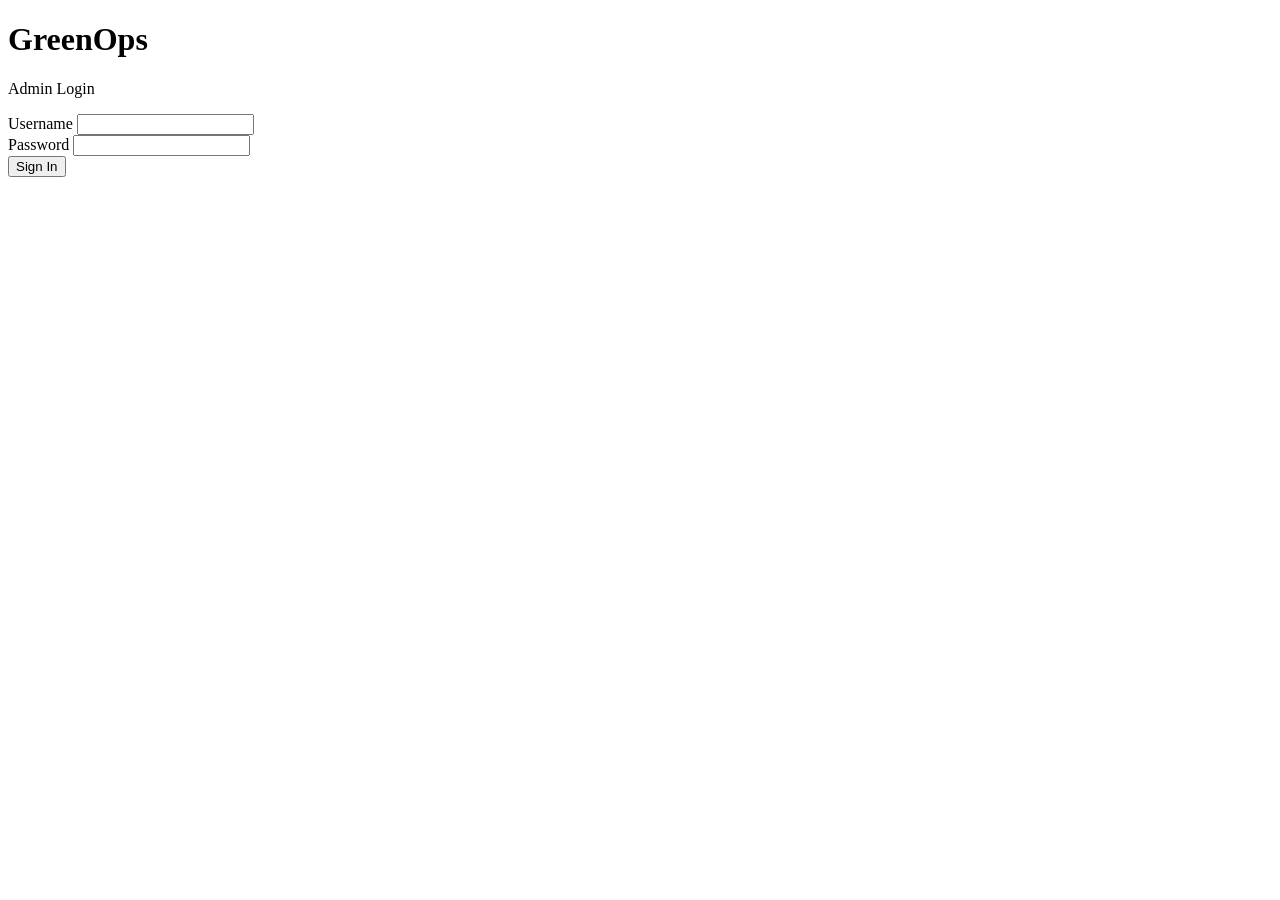
==== templates/login.html @ c5b4e9b1 "Updated dashboard" ====
<!DOCTYPE html>
<html lang="en">
<head>
    <meta charset="UTF-8">
    <meta name="viewport" content="width=device-width, initial-scale=1.0">
    <title>Login - GreenOps</title>
    <link rel="stylesheet" href="/static/css/style.css">
</head>
<body>
    <div class="login-container">
        <div class="login-box">
            <div class="login-header">
                <h1>GreenOps</h1>
                <p>Admin Login</p>
            </div>

            <div id="error-message" class="alert alert-error hidden"></div>

            <form id="login-form">
                <div class="form-group">
                    <label class="form-label" for="username">Username</label>
                    <input 
                        type="text" 
                        id="username" 
                        name="username" 
                        class="form-input" 
                        required
                        autocomplete="username"
                    >
                </div>

                <div class="form-group">
                    <label class="form-label" for="password">Password</label>
                    <input 
                        type="password" 
                        id="password" 
                        name="password" 
                        class="form-input" 
                        required
                        autocomplete="current-password"
                    >
                </div>

                <button type="submit" class="btn btn-primary">Sign In</button>
            </form>
        </div>
    </div>

    <script>
        document.getElementById('login-form').addEventListener('submit', async (e) => {
            e.preventDefault();
            
            const username = document.getElementById('username').value;
            const password = document.getElementById('password').value;
            const errorDiv = document.getElementById('error-message');
            
            errorDiv.classList.add('hidden');
            
            try {
                const response = await fetch('/api/auth/login', {
                    method: 'POST',
                    headers: {
                        'Content-Type': 'application/json'
                    },
                    body: JSON.stringify({ username, password })
                });
                
                const data = await response.json();
                
                if (response.ok) {
                    localStorage.setItem('token', data.access_token);
                    localStorage.setItem('user', JSON.stringify(data.user));
                    
                    if (data.user.must_change_password) {
                        window.location.href = '/change-password';
                    } else {
                        window.location.href = '/dashboard';
                    }
                } else {
                    errorDiv.textContent = data.error || 'Login failed';
                    errorDiv.classList.remove('hidden');
                }
            } catch (error) {
                errorDiv.textContent = 'Connection error. Please try again.';
                errorDiv.classList.remove('hidden');
            }
        });
    </script>
</body>
</html>
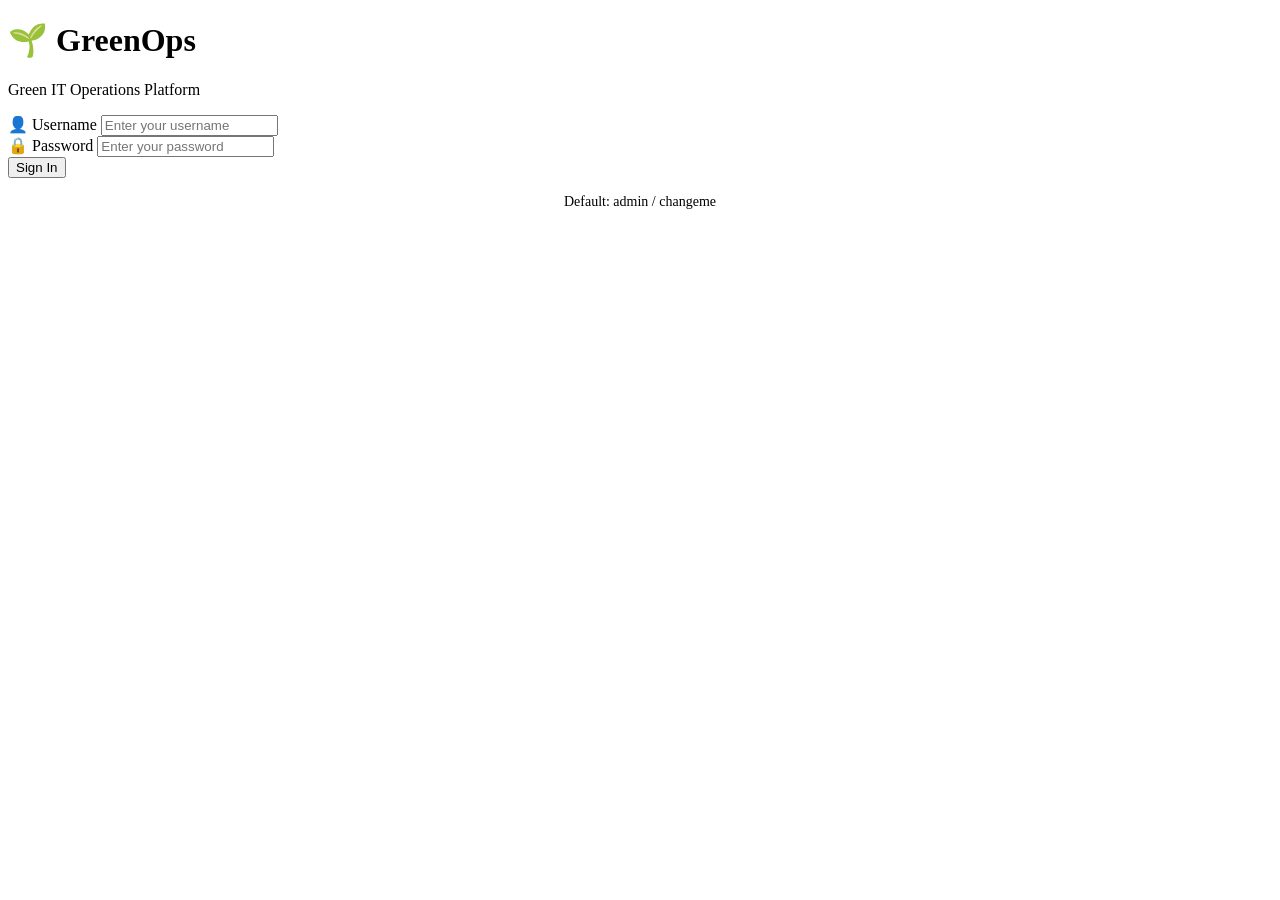
==== commit 507d54ac: "Changed UI of login.html" ====
--- a/templates/login.html
+++ b/templates/login.html
@@ -4,21 +4,21 @@
     <meta charset="UTF-8">
     <meta name="viewport" content="width=device-width, initial-scale=1.0">
     <title>Login - GreenOps</title>
-    <link rel="stylesheet" href="/static/css/style.css">
+    <link rel="stylesheet" href="/static/css/green_theme.css">
 </head>
 <body>
     <div class="login-container">
         <div class="login-box">
             <div class="login-header">
-                <h1>GreenOps</h1>
-                <p>Admin Login</p>
+                <h1>🌱 GreenOps</h1>
+                <p>Green IT Operations Platform</p>
             </div>
 
             <div id="error-message" class="alert alert-error hidden"></div>
 
             <form id="login-form">
                 <div class="form-group">
-                    <label class="form-label" for="username">Username</label>
+                    <label class="form-label" for="username">👤 Username</label>
                     <input 
                         type="text" 
                         id="username" 
@@ -26,11 +26,12 @@
                         class="form-input" 
                         required
                         autocomplete="username"
+                        placeholder="Enter your username"
                     >
                 </div>
 
                 <div class="form-group">
-                    <label class="form-label" for="password">Password</label>
+                    <label class="form-label" for="password">🔒 Password</label>
                     <input 
                         type="password" 
                         id="password" 
@@ -38,10 +39,15 @@
                         class="form-input" 
                         required
                         autocomplete="current-password"
+                        placeholder="Enter your password"
                     >
                 </div>
 
                 <button type="submit" class="btn btn-primary">Sign In</button>
+                
+                <p style="text-align: center; margin-top: 1rem; color: var(--gray-600); font-size: 0.875rem;">
+                    Default: admin / changeme
+                </p>
             </form>
         </div>
     </div>
@@ -68,19 +74,24 @@
                 const data = await response.json();
                 
                 if (response.ok) {
+                    // Save token and user data
                     localStorage.setItem('token', data.access_token);
                     localStorage.setItem('user', JSON.stringify(data.user));
                     
+                    console.log('Login successful, token saved');
+                    
+                    // Redirect based on password change requirement
                     if (data.user.must_change_password) {
                         window.location.href = '/change-password';
                     } else {
                         window.location.href = '/dashboard';
                     }
                 } else {
-                    errorDiv.textContent = data.error || 'Login failed';
+                    errorDiv.textContent = data.error || 'Login failed. Please check your credentials.';
                     errorDiv.classList.remove('hidden');
                 }
             } catch (error) {
+                console.error('Login error:', error);
                 errorDiv.textContent = 'Connection error. Please try again.';
                 errorDiv.classList.remove('hidden');
             }
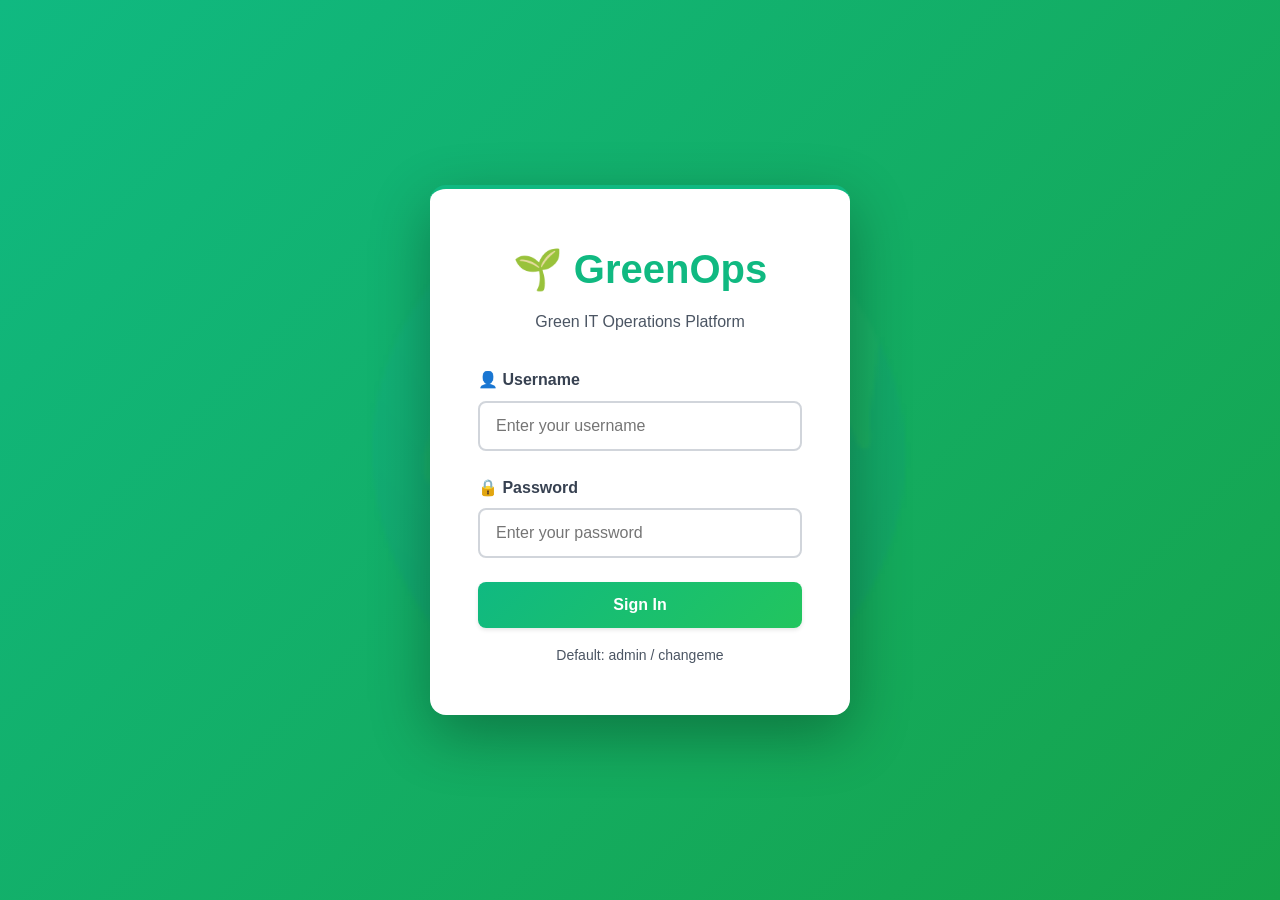
==== commit e384af38: "Updated models and login page" ====
--- a/templates/login.html
+++ b/templates/login.html
@@ -4,7 +4,7 @@
     <meta charset="UTF-8">
     <meta name="viewport" content="width=device-width, initial-scale=1.0">
     <title>Login - GreenOps</title>
-    <link rel="stylesheet" href="/static/css/green_theme.css">
+    <link rel="stylesheet" href="/static/css/style.css">
 </head>
 <body>
     <div class="login-container">
--- a/static/css/style.css
+++ b/static/css/style.css
@@ -0,0 +1,699 @@
+/* GreenOps Professional Green IT Stylesheet */
+
+:root {
+    /* Green IT Theme Colors */
+    --primary-green: #10b981;
+    --primary-dark: #059669;
+    --primary-light: #34d399;
+    --eco-green: #22c55e;
+    --eco-dark: #16a34a;
+    
+    /* Status Colors */
+    --success: #10b981;
+    --warning: #f59e0b;
+    --danger: #ef4444;
+    --info: #3b82f6;
+    
+    /* Neutrals */
+    --gray-50: #f9fafb;
+    --gray-100: #f3f4f6;
+    --gray-200: #e5e7eb;
+    --gray-300: #d1d5db;
+    --gray-600: #4b5563;
+    --gray-700: #374151;
+    --gray-800: #1f2937;
+    --gray-900: #111827;
+    
+    /* Eco-specific */
+    --leaf-green: #65a30d;
+    --energy-yellow: #eab308;
+    --carbon-gray: #6b7280;
+}
+
+* {
+    margin: 0;
+    padding: 0;
+    box-sizing: border-box;
+}
+
+body {
+    font-family: -apple-system, BlinkMacSystemFont, 'Segoe UI', Roboto, 'Helvetica Neue', Arial, sans-serif;
+    background: linear-gradient(135deg, #f0fdf4 0%, #ecfdf5 100%);
+    color: var(--gray-900);
+    line-height: 1.6;
+    min-height: 100vh;
+}
+
+.container {
+    max-width: 1400px;
+    margin: 0 auto;
+    padding: 0 20px;
+}
+
+/* Header with Green Theme */
+.header {
+    background: linear-gradient(135deg, var(--primary-green) 0%, var(--eco-green) 100%);
+    border-bottom: 3px solid var(--primary-dark);
+    padding: 1rem 0;
+    box-shadow: 0 4px 6px rgba(16, 185, 129, 0.1);
+}
+
+.header-content {
+    display: flex;
+    justify-content: space-between;
+    align-items: center;
+}
+
+.logo {
+    font-size: 1.75rem;
+    font-weight: 800;
+    color: white;
+    display: flex;
+    align-items: center;
+    gap: 0.5rem;
+    text-shadow: 0 2px 4px rgba(0, 0, 0, 0.1);
+}
+
+.logo::before {
+    content: "🌱";
+    font-size: 2rem;
+}
+
+.nav-links {
+    display: flex;
+    gap: 1.5rem;
+    list-style: none;
+    align-items: center;
+}
+
+.nav-links a, .nav-links span {
+    color: white;
+    text-decoration: none;
+    font-weight: 500;
+    transition: all 0.2s;
+    text-shadow: 0 1px 2px rgba(0, 0, 0, 0.1);
+}
+
+.nav-links a:hover {
+    color: #d1fae5;
+    transform: translateY(-1px);
+}
+
+/* Login Page with Eco Theme */
+.login-container {
+    min-height: 100vh;
+    display: flex;
+    align-items: center;
+    justify-content: center;
+    background: linear-gradient(135deg, var(--primary-green) 0%, var(--eco-dark) 100%);
+    position: relative;
+    overflow: hidden;
+}
+
+.login-container::before {
+    content: "🌍";
+    position: absolute;
+    font-size: 30rem;
+    opacity: 0.05;
+    top: 50%;
+    left: 50%;
+    transform: translate(-50%, -50%);
+}
+
+.login-box {
+    background: white;
+    padding: 3rem;
+    border-radius: 16px;
+    box-shadow: 0 20px 60px rgba(0, 0, 0, 0.3);
+    width: 100%;
+    max-width: 420px;
+    position: relative;
+    border-top: 4px solid var(--primary-green);
+}
+
+.login-header {
+    text-align: center;
+    margin-bottom: 2rem;
+}
+
+.login-header h1 {
+    font-size: 2.5rem;
+    color: var(--primary-green);
+    margin-bottom: 0.5rem;
+    font-weight: 800;
+}
+
+.login-header p {
+    color: var(--gray-600);
+    font-size: 1rem;
+}
+
+/* Forms with Green Accent */
+.form-group {
+    margin-bottom: 1.5rem;
+}
+
+.form-label {
+    display: block;
+    margin-bottom: 0.5rem;
+    font-weight: 600;
+    color: var(--gray-700);
+}
+
+.form-input {
+    width: 100%;
+    padding: 0.875rem 1rem;
+    border: 2px solid var(--gray-300);
+    border-radius: 8px;
+    font-size: 1rem;
+    transition: all 0.2s;
+}
+
+.form-input:focus {
+    outline: none;
+    border-color: var(--primary-green);
+    box-shadow: 0 0 0 3px rgba(16, 185, 129, 0.1);
+}
+
+/* Green Buttons */
+.btn {
+    padding: 0.875rem 1.5rem;
+    border: none;
+    border-radius: 8px;
+    font-size: 1rem;
+    font-weight: 600;
+    cursor: pointer;
+    transition: all 0.3s;
+    display: inline-block;
+    text-align: center;
+    text-decoration: none;
+    box-shadow: 0 2px 4px rgba(0, 0, 0, 0.1);
+}
+
+.btn-primary {
+    background: linear-gradient(135deg, var(--primary-green) 0%, var(--eco-green) 100%);
+    color: white;
+    width: 100%;
+}
+
+.btn-primary:hover {
+    background: linear-gradient(135deg, var(--primary-dark) 0%, var(--primary-green) 100%);
+    transform: translateY(-2px);
+    box-shadow: 0 4px 8px rgba(16, 185, 129, 0.3);
+}
+
+.btn-secondary {
+    background: white;
+    color: var(--primary-green);
+    border: 2px solid var(--primary-green);
+}
+
+.btn-secondary:hover {
+    background: var(--primary-green);
+    color: white;
+}
+
+.btn-danger {
+    background: var(--danger);
+    color: white;
+}
+
+.btn-danger:hover {
+    background: #dc2626;
+}
+
+/* Alert Messages with Green Theme */
+.alert {
+    padding: 1rem;
+    border-radius: 8px;
+    margin-bottom: 1rem;
+    border-left: 4px solid;
+}
+
+.alert-error {
+    background: #fee2e2;
+    border-color: #ef4444;
+    color: #991b1b;
+}
+
+.alert-success {
+    background: #d1fae5;
+    border-color: var(--primary-green);
+    color: #065f46;
+}
+
+/* Dashboard with Eco Theme */
+.dashboard {
+    padding: 2rem 0;
+}
+
+.dashboard-header {
+    display: flex;
+    justify-content: space-between;
+    align-items: center;
+    margin-bottom: 2rem;
+    background: white;
+    padding: 1.5rem;
+    border-radius: 12px;
+    box-shadow: 0 2px 4px rgba(0, 0, 0, 0.05);
+    border-left: 4px solid var(--primary-green);
+}
+
+.dashboard-title {
+    font-size: 2rem;
+    font-weight: 800;
+    background: linear-gradient(135deg, var(--primary-green), var(--eco-dark));
+    -webkit-background-clip: text;
+    -webkit-text-fill-color: transparent;
+    background-clip: text;
+}
+
+/* Stats Grid with Energy Theme */
+.stats-grid {
+    display: grid;
+    grid-template-columns: repeat(auto-fit, minmax(250px, 1fr));
+    gap: 1.5rem;
+    margin-bottom: 2rem;
+}
+
+.stat-card {
+    background: white;
+    padding: 1.5rem;
+    border-radius: 12px;
+    box-shadow: 0 4px 6px rgba(0, 0, 0, 0.07);
+    transition: all 0.3s;
+    border-left: 4px solid;
+    position: relative;
+    overflow: hidden;
+}
+
+.stat-card::before {
+    content: "";
+    position: absolute;
+    top: 0;
+    right: 0;
+    width: 100px;
+    height: 100px;
+    opacity: 0.05;
+    font-size: 5rem;
+}
+
+.stat-card:hover {
+    transform: translateY(-4px);
+    box-shadow: 0 8px 12px rgba(0, 0, 0, 0.15);
+}
+
+.stat-card.total {
+    border-color: var(--info);
+}
+
+.stat-card.total::before {
+    content: "💻";
+}
+
+.stat-card.active {
+    border-color: var(--success);
+}
+
+.stat-card.active::before {
+    content: "✅";
+}
+
+.stat-card.idle {
+    border-color: var(--warning);
+}
+
+.stat-card.idle::before {
+    content: "⚠️";
+}
+
+.stat-card.offline {
+    border-color: var(--danger);
+}
+
+.stat-card.offline::before {
+    content: "❌";
+}
+
+.stat-card.energy {
+    border-color: var(--leaf-green);
+}
+
+.stat-card.energy::before {
+    content: "⚡";
+}
+
+.stat-label {
+    font-size: 0.875rem;
+    color: var(--gray-600);
+    text-transform: uppercase;
+    letter-spacing: 0.05em;
+    margin-bottom: 0.5rem;
+    font-weight: 600;
+}
+
+.stat-value {
+    font-size: 2.5rem;
+    font-weight: 800;
+    color: var(--gray-900);
+}
+
+.stat-card.active .stat-value {
+    color: var(--success);
+}
+
+.stat-card.idle .stat-value {
+    color: var(--warning);
+}
+
+.stat-card.offline .stat-value {
+    color: var(--danger);
+}
+
+.stat-card.energy .stat-value {
+    color: var(--leaf-green);
+}
+
+.stat-subtitle {
+    font-size: 0.75rem;
+    color: var(--gray-500);
+    margin-top: 0.25rem;
+}
+
+/* Table with Green Accents */
+.table-container {
+    background: white;
+    border-radius: 12px;
+    box-shadow: 0 4px 6px rgba(0, 0, 0, 0.07);
+    overflow: hidden;
+    border-top: 3px solid var(--primary-green);
+}
+
+.table-header {
+    padding: 1.5rem;
+    border-bottom: 2px solid var(--gray-200);
+    background: linear-gradient(135deg, #f0fdf4 0%, white 100%);
+}
+
+.table-title {
+    font-size: 1.5rem;
+    font-weight: 700;
+    color: var(--primary-green);
+    display: flex;
+    align-items: center;
+    gap: 0.5rem;
+}
+
+.table-title::before {
+    content: "🖥️";
+}
+
+table {
+    width: 100%;
+    border-collapse: collapse;
+}
+
+thead {
+    background: linear-gradient(135deg, #f0fdf4 0%, #ecfdf5 100%);
+}
+
+th {
+    padding: 1rem;
+    text-align: left;
+    font-weight: 700;
+    color: var(--primary-dark);
+    font-size: 0.875rem;
+    text-transform: uppercase;
+    letter-spacing: 0.05em;
+}
+
+td {
+    padding: 1rem;
+    border-top: 1px solid var(--gray-200);
+    color: var(--gray-700);
+}
+
+tbody tr {
+    transition: background 0.2s;
+}
+
+tbody tr:hover {
+    background: #f0fdf4;
+}
+
+/* Status Badges with Icons */
+.status-badge {
+    display: inline-flex;
+    align-items: center;
+    gap: 0.25rem;
+    padding: 0.375rem 0.875rem;
+    border-radius: 20px;
+    font-size: 0.75rem;
+    font-weight: 700;
+    text-transform: uppercase;
+    letter-spacing: 0.05em;
+}
+
+.status-active {
+    background: #d1fae5;
+    color: #065f46;
+}
+
+.status-active::before {
+    content: "●";
+    color: #10b981;
+}
+
+.status-idle {
+    background: #fef3c7;
+    color: #92400e;
+}
+
+.status-idle::before {
+    content: "●";
+    color: #f59e0b;
+}
+
+.status-offline {
+    background: #fee2e2;
+    color: #991b1b;
+}
+
+.status-offline::before {
+    content: "●";
+    color: #ef4444;
+}
+
+/* Power Control Buttons */
+.power-controls {
+    display: flex;
+    gap: 0.5rem;
+}
+
+.btn-power {
+    padding: 0.5rem 1rem;
+    font-size: 0.875rem;
+    border-radius: 6px;
+    border: none;
+    cursor: pointer;
+    transition: all 0.2s;
+    font-weight: 600;
+    display: inline-flex;
+    align-items: center;
+    gap: 0.25rem;
+}
+
+.btn-sleep {
+    background: linear-gradient(135deg, #3b82f6, #2563eb);
+    color: white;
+}
+
+.btn-sleep:hover {
+    background: linear-gradient(135deg, #2563eb, #1e40af);
+    transform: translateY(-1px);
+}
+
+.btn-shutdown {
+    background: linear-gradient(135deg, #ef4444, #dc2626);
+    color: white;
+}
+
+.btn-shutdown:hover {
+    background: linear-gradient(135deg, #dc2626, #b91c1c);
+    transform: translateY(-1px);
+}
+
+.btn-power:disabled {
+    opacity: 0.4;
+    cursor: not-allowed;
+    transform: none;
+}
+
+/* Bulk Actions Bar */
+.bulk-actions {
+    margin-bottom: 1rem;
+    padding: 1rem 1.5rem;
+    background: linear-gradient(135deg, #ecfdf5 0%, #d1fae5 100%);
+    border-radius: 8px;
+    display: flex;
+    gap: 1rem;
+    align-items: center;
+    border: 2px dashed var(--primary-green);
+}
+
+.bulk-action-btn {
+    background: var(--primary-green);
+    color: white;
+    padding: 0.75rem 1.5rem;
+    border-radius: 8px;
+    border: none;
+    font-weight: 600;
+    cursor: pointer;
+    transition: all 0.3s;
+    display: inline-flex;
+    align-items: center;
+    gap: 0.5rem;
+}
+
+.bulk-action-btn:hover {
+    background: var(--primary-dark);
+    transform: translateY(-2px);
+    box-shadow: 0 4px 8px rgba(16, 185, 129, 0.3);
+}
+
+/* Modal */
+.modal {
+    display: none;
+    position: fixed;
+    z-index: 1000;
+    left: 0;
+    top: 0;
+    width: 100%;
+    height: 100%;
+    background-color: rgba(0, 0, 0, 0.6);
+    backdrop-filter: blur(4px);
+}
+
+.modal-content {
+    background-color: white;
+    margin: 10% auto;
+    padding: 2.5rem;
+    border-radius: 16px;
+    width: 90%;
+    max-width: 500px;
+    box-shadow: 0 20px 60px rgba(0, 0, 0, 0.3);
+    border-top: 4px solid var(--primary-green);
+}
+
+.modal-content h2 {
+    color: var(--primary-green);
+    margin-bottom: 1rem;
+}
+
+.modal-buttons {
+    display: flex;
+    gap: 1rem;
+    margin-top: 2rem;
+}
+
+/* Loading State */
+.loading {
+    text-align: center;
+    padding: 3rem;
+    color: var(--gray-600);
+}
+
+.loading::before {
+    content: "🌱";
+    font-size: 3rem;
+    display: block;
+    margin-bottom: 1rem;
+    animation: pulse 2s infinite;
+}
+
+@keyframes pulse {
+    0%, 100% { opacity: 1; }
+    50% { opacity: 0.5; }
+}
+
+/* Energy Savings Banner */
+.energy-banner {
+    background: linear-gradient(135deg, var(--leaf-green), var(--eco-dark));
+    color: white;
+    padding: 1.5rem;
+    border-radius: 12px;
+    margin-bottom: 2rem;
+    box-shadow: 0 4px 6px rgba(0, 0, 0, 0.1);
+    display: flex;
+    align-items: center;
+    gap: 1rem;
+}
+
+.energy-banner-icon {
+    font-size: 3rem;
+}
+
+.energy-banner-content h3 {
+    font-size: 1.25rem;
+    margin-bottom: 0.25rem;
+}
+
+.energy-banner-content p {
+    opacity: 0.9;
+    font-size: 0.875rem;
+}
+
+/* Utility Classes */
+.hidden {
+    display: none !important;
+}
+
+.text-green {
+    color: var(--primary-green);
+}
+
+.bg-green {
+    background: var(--primary-green);
+}
+
+/* Responsive Design */
+@media (max-width: 768px) {
+    .stats-grid {
+        grid-template-columns: 1fr;
+    }
+    
+    .table-container {
+        overflow-x: auto;
+    }
+    
+    .dashboard-header {
+        flex-direction: column;
+        align-items: flex-start;
+        gap: 1rem;
+    }
+    
+    .power-controls {
+        flex-direction: column;
+    }
+    
+    .bulk-actions {
+        flex-direction: column;
+        align-items: flex-start;
+    }
+}
+
+/* Print Styles */
+@media print {
+    .header, .btn, .power-controls {
+        display: none;
+    }
+    
+    body {
+        background: white;
+    }
+    
+    .stat-card, .table-container {
+        box-shadow: none;
+        border: 1px solid #ccc;
+    }
+}
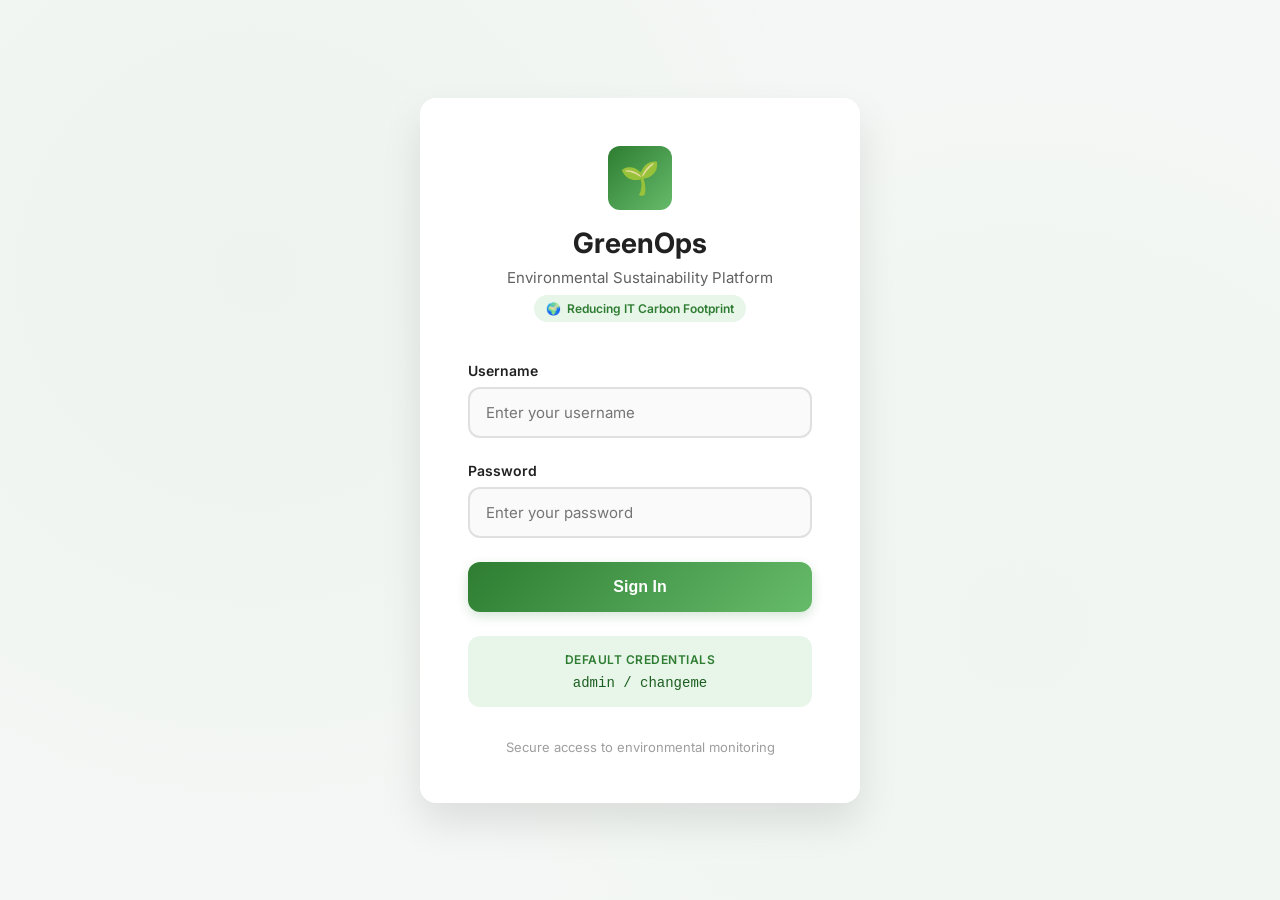
==== commit 5ff2bf10: "Upgraded login.html" ====
--- a/templates/login.html
+++ b/templates/login.html
@@ -4,51 +4,250 @@
     <meta charset="UTF-8">
     <meta name="viewport" content="width=device-width, initial-scale=1.0">
     <title>Login - GreenOps</title>
-    <link rel="stylesheet" href="/static/css/style.css">
+    <link href="https://fonts.googleapis.com/css2?family=Inter:wght@400;500;600;700&display=swap" rel="stylesheet">
+    <style>
+        * {
+            margin: 0;
+            padding: 0;
+            box-sizing: border-box;
+        }
+
+        body {
+            font-family: 'Inter', -apple-system, BlinkMacSystemFont, sans-serif;
+            background: #F4F7F5;
+            display: flex;
+            align-items: center;
+            justify-content: center;
+            min-height: 100vh;
+            position: relative;
+            overflow: hidden;
+        }
+
+        /* Subtle eco background pattern */
+        body::before {
+            content: '';
+            position: absolute;
+            top: 0;
+            left: 0;
+            right: 0;
+            bottom: 0;
+            background: 
+                radial-gradient(circle at 20% 30%, rgba(46,125,50,0.03), transparent 50%),
+                radial-gradient(circle at 80% 70%, rgba(102,187,106,0.03), transparent 50%);
+            pointer-events: none;
+        }
+
+        .login-container {
+            background: white;
+            border-radius: 16px;
+            box-shadow: 0 20px 40px rgba(0,0,0,0.1);
+            width: 440px;
+            max-width: 90%;
+            padding: 48px;
+            position: relative;
+            z-index: 1;
+        }
+
+        .login-header {
+            text-align: center;
+            margin-bottom: 40px;
+        }
+
+        .logo-container {
+            width: 64px;
+            height: 64px;
+            background: linear-gradient(135deg, #2E7D32, #66BB6A);
+            border-radius: 12px;
+            display: flex;
+            align-items: center;
+            justify-content: center;
+            margin: 0 auto 16px;
+            font-size: 32px;
+        }
+
+        .login-title {
+            font-size: 28px;
+            font-weight: 700;
+            color: #212121;
+            margin-bottom: 8px;
+        }
+
+        .login-subtitle {
+            font-size: 15px;
+            color: #616161;
+        }
+
+        .form-group {
+            margin-bottom: 24px;
+        }
+
+        .form-label {
+            display: block;
+            font-size: 14px;
+            font-weight: 600;
+            color: #212121;
+            margin-bottom: 8px;
+        }
+
+        .form-input {
+            width: 100%;
+            padding: 14px 16px;
+            border: 2px solid #E0E0E0;
+            border-radius: 12px;
+            font-size: 15px;
+            font-family: inherit;
+            transition: all 0.2s;
+            background: #FAFAFA;
+        }
+
+        .form-input:focus {
+            outline: none;
+            border-color: #2E7D32;
+            background: white;
+            box-shadow: 0 0 0 3px rgba(46,125,50,0.1);
+        }
+
+        .btn-login {
+            width: 100%;
+            padding: 16px;
+            background: linear-gradient(135deg, #2E7D32, #66BB6A);
+            color: white;
+            border: none;
+            border-radius: 12px;
+            font-size: 16px;
+            font-weight: 600;
+            cursor: pointer;
+            transition: all 0.3s;
+            box-shadow: 0 4px 12px rgba(46,125,50,0.2);
+        }
+
+        .btn-login:hover {
+            transform: translateY(-2px);
+            box-shadow: 0 8px 20px rgba(46,125,50,0.3);
+        }
+
+        .btn-login:active {
+            transform: translateY(0);
+        }
+
+        .alert {
+            padding: 14px 16px;
+            border-radius: 12px;
+            margin-bottom: 24px;
+            font-size: 14px;
+            font-weight: 500;
+        }
+
+        .alert-error {
+            background: #FFEBEE;
+            border: 2px solid #FFCDD2;
+            color: #C62828;
+        }
+
+        .alert-success {
+            background: #E8F5E9;
+            border: 2px solid #C8E6C9;
+            color: #2E7D32;
+        }
+
+        .hidden {
+            display: none;
+        }
+
+        .default-creds {
+            margin-top: 24px;
+            padding: 16px;
+            background: #E8F5E9;
+            border-radius: 12px;
+            text-align: center;
+        }
+
+        .default-creds-title {
+            font-size: 12px;
+            font-weight: 600;
+            text-transform: uppercase;
+            letter-spacing: 0.5px;
+            color: #2E7D32;
+            margin-bottom: 8px;
+        }
+
+        .default-creds-text {
+            font-size: 14px;
+            color: #1B5E20;
+            font-family: 'Courier New', monospace;
+        }
+
+        .footer-text {
+            text-align: center;
+            margin-top: 32px;
+            font-size: 13px;
+            color: #9E9E9E;
+        }
+
+        .eco-badge {
+            display: inline-flex;
+            align-items: center;
+            gap: 6px;
+            padding: 6px 12px;
+            background: #E8F5E9;
+            border-radius: 20px;
+            font-size: 12px;
+            color: #2E7D32;
+            font-weight: 600;
+            margin-top: 8px;
+        }
+    </style>
 </head>
 <body>
     <div class="login-container">
-        <div class="login-box">
-            <div class="login-header">
-                <h1>🌱 GreenOps</h1>
-                <p>Green IT Operations Platform</p>
+        <div class="login-header">
+            <div class="logo-container">🌱</div>
+            <h1 class="login-title">GreenOps</h1>
+            <p class="login-subtitle">Environmental Sustainability Platform</p>
+            <div class="eco-badge">
+                <span>🌍</span>
+                <span>Reducing IT Carbon Footprint</span>
             </div>
-
-            <div id="error-message" class="alert alert-error hidden"></div>
-
-            <form id="login-form">
-                <div class="form-group">
-                    <label class="form-label" for="username">👤 Username</label>
-                    <input 
-                        type="text" 
-                        id="username" 
-                        name="username" 
-                        class="form-input" 
-                        required
-                        autocomplete="username"
-                        placeholder="Enter your username"
-                    >
-                </div>
-
-                <div class="form-group">
-                    <label class="form-label" for="password">🔒 Password</label>
-                    <input 
-                        type="password" 
-                        id="password" 
-                        name="password" 
-                        class="form-input" 
-                        required
-                        autocomplete="current-password"
-                        placeholder="Enter your password"
-                    >
-                </div>
-
-                <button type="submit" class="btn btn-primary">Sign In</button>
-                
-                <p style="text-align: center; margin-top: 1rem; color: var(--gray-600); font-size: 0.875rem;">
-                    Default: admin / changeme
-                </p>
-            </form>
+        </div>
+
+        <div id="error-message" class="alert alert-error hidden"></div>
+        <div id="success-message" class="alert alert-success hidden"></div>
+
+        <form id="login-form">
+            <div class="form-group">
+                <label class="form-label" for="username">Username</label>
+                <input 
+                    type="text" 
+                    id="username" 
+                    class="form-input" 
+                    placeholder="Enter your username"
+                    required
+                    autocomplete="username"
+                >
+            </div>
+
+            <div class="form-group">
+                <label class="form-label" for="password">Password</label>
+                <input 
+                    type="password" 
+                    id="password" 
+                    class="form-input" 
+                    placeholder="Enter your password"
+                    required
+                    autocomplete="current-password"
+                >
+            </div>
+
+            <button type="submit" class="btn-login">Sign In</button>
+        </form>
+
+        <div class="default-creds">
+            <div class="default-creds-title">Default Credentials</div>
+            <div class="default-creds-text">admin / changeme</div>
+        </div>
+
+        <div class="footer-text">
+            Secure access to environmental monitoring
         </div>
     </div>
 
@@ -59,8 +258,10 @@
             const username = document.getElementById('username').value;
             const password = document.getElementById('password').value;
             const errorDiv = document.getElementById('error-message');
+            const successDiv = document.getElementById('success-message');
             
             errorDiv.classList.add('hidden');
+            successDiv.classList.add('hidden');
             
             try {
                 const response = await fetch('/api/auth/login', {
@@ -74,24 +275,22 @@
                 const data = await response.json();
                 
                 if (response.ok) {
-                    // Save token and user data
                     localStorage.setItem('token', data.access_token);
                     localStorage.setItem('user', JSON.stringify(data.user));
                     
-                    console.log('Login successful, token saved');
+                    successDiv.textContent = 'Login successful! Redirecting...';
+                    successDiv.classList.remove('hidden');
                     
-                    // Redirect based on password change requirement
                     if (data.user.must_change_password) {
-                        window.location.href = '/change-password';
+                        setTimeout(() => window.location.href = '/change-password', 1000);
                     } else {
-                        window.location.href = '/dashboard';
+                        setTimeout(() => window.location.href = '/dashboard', 1000);
                     }
                 } else {
-                    errorDiv.textContent = data.error || 'Login failed. Please check your credentials.';
+                    errorDiv.textContent = data.error || 'Invalid credentials';
                     errorDiv.classList.remove('hidden');
                 }
             } catch (error) {
-                console.error('Login error:', error);
                 errorDiv.textContent = 'Connection error. Please try again.';
                 errorDiv.classList.remove('hidden');
             }
